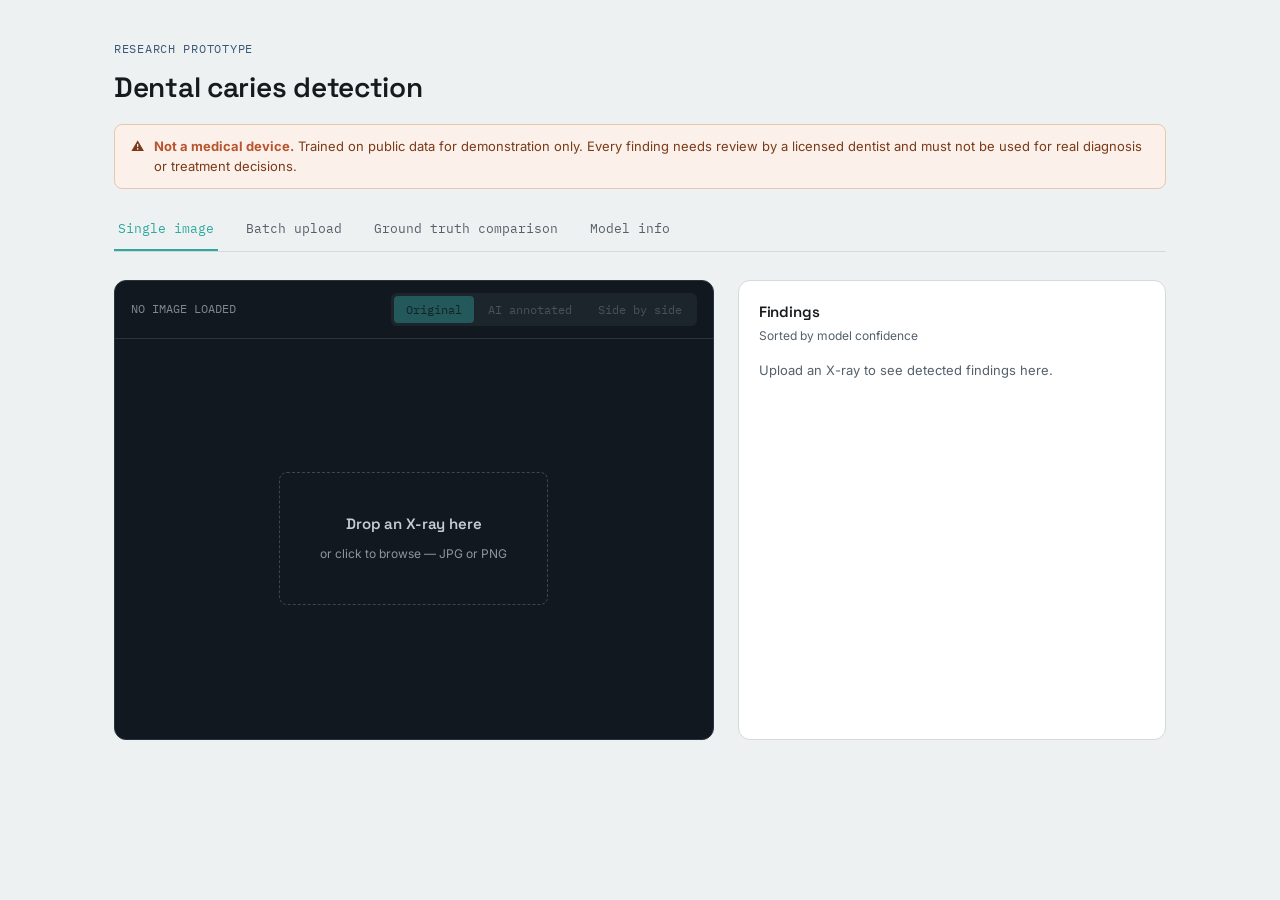
==== app/static/index.html @ afd39f63 "Initial commit: dental caries detection demo FastAPI app + training pipeline for a YOLOv8-based dent" ====
<!DOCTYPE html>
<html lang="en">
<head>
<meta charset="UTF-8">
<meta name="viewport" content="width=device-width, initial-scale=1.0">
<title>Dental caries detection — demo</title>
<link rel="preconnect" href="https://fonts.googleapis.com">
<link href="https://fonts.googleapis.com/css2?family=Space+Grotesk:wght@500;600&family=Inter:wght@400;500;600&family=IBM+Plex+Mono:wght@400;500&display=swap" rel="stylesheet">
<link rel="stylesheet" href="style.css">
<style>
  main { display: grid; grid-template-columns: 1.4fr 1fr; gap: 24px; }
  @media (max-width: 780px) { main { grid-template-columns: 1fr; } }

  .threshold-row {
    display: flex;
    align-items: center;
    gap: 12px;
    padding: 12px 16px;
    border-top: 1px solid var(--panel-dark-line);
    font-family: 'IBM Plex Mono', monospace;
    font-size: 12px;
    color: #8A96A2;
  }
  .threshold-row input[type="range"] {
    flex: 1;
    accent-color: var(--accent);
  }
  .threshold-row .threshold-value { color: var(--accent); width: 40px; text-align: right; }

  .actions-row {
    display: none;
    gap: 8px;
    padding: 10px 16px;
    border-top: 1px solid var(--panel-dark-line);
  }
  .actions-row button {
    font-family: 'IBM Plex Mono', monospace;
    font-size: 11.5px;
    padding: 6px 12px;
    border-radius: 6px;
    border: 1px solid var(--panel-dark-line);
    background: #1C242C;
    color: #C4CDD5;
    cursor: pointer;
  }
  .actions-row button:hover { border-color: var(--accent); color: var(--accent); }

  .side-by-side { display: flex; gap: 10px; width: 100%; height: 100%; align-items: center; justify-content: center; }
  .side-by-side figure { margin: 0; flex: 1; text-align: center; }
  .side-by-side img { max-width: 100%; max-height: 380px; border-radius: 4px; cursor: zoom-in; }
  .side-by-side figcaption { font-family: 'IBM Plex Mono', monospace; font-size: 10.5px; color: #7C8894; margin-top: 6px; }

  @media print {
    .nav, .dropzone, .toggle, .threshold-row, .actions-row { display: none !important; }
    body { background: #fff; }
    .viewer, .viewer-bar, .panel { background: #fff !important; color: #111 !important; border: 1px solid #ccc !important; }
    .viewer-bar span, .status { color: #111 !important; }
    .viewer { min-height: auto; }
    main { grid-template-columns: 1fr !important; }
  }
</style>
</head>
<body>

<header>
  <div class="eyebrow">Research prototype</div>
  <h1>Dental caries detection</h1>
  <div class="disclaimer">
    <span>⚠</span>
    <span><strong>Not a medical device.</strong> Trained on public data for demonstration only. Every finding needs review by a licensed dentist and must not be used for real diagnosis or treatment decisions.</span>
  </div>
  <nav class="nav">
    <a href="index.html" class="active">Single image</a>
    <a href="batch.html">Batch upload</a>
    <a href="compare.html">Ground truth comparison</a>
    <a href="about.html">Model info</a>
  </nav>
</header>

<main>
  <section class="viewer">
    <div class="viewer-bar">
      <span id="viewer-label">NO IMAGE LOADED</span>
      <div class="toggle">
        <button id="btn-original" class="active" disabled>Original</button>
        <button id="btn-annotated" disabled>AI annotated</button>
        <button id="btn-side" disabled>Side by side</button>
      </div>
    </div>
    <div class="viewer-stage" id="stage">
      <div class="dropzone" id="dropzone">
        <div class="display">Drop an X-ray here</div>
        <small>or click to browse — JPG or PNG</small>
      </div>
      <input type="file" id="file-input" accept="image/*" style="display:none">
    </div>
    <div class="threshold-row" id="threshold-row" style="display:none">
      <span>MIN CONFIDENCE</span>
      <input type="range" id="threshold-slider" min="5" max="95" value="25" step="1">
      <span class="threshold-value mono" id="threshold-value">25%</span>
    </div>
    <div class="actions-row" id="actions-row">
      <button id="btn-download">Download annotated image</button>
      <button id="btn-print">Print / save report</button>
    </div>
    <div class="status" id="status" style="display:none"></div>
  </section>

  <section class="panel">
    <h2>Findings</h2>
    <div class="sub">Sorted by model confidence</div>
    <div id="findings">
      <div class="empty-state">Upload an X-ray to see detected findings here.</div>
    </div>
  </section>
</main>

<script src="boxes.js"></script>
<script>
  const dropzone = document.getElementById('dropzone');
  const fileInput = document.getElementById('file-input');
  const stage = document.getElementById('stage');
  const viewerLabel = document.getElementById('viewer-label');
  const statusEl = document.getElementById('status');
  const findingsEl = document.getElementById('findings');
  const btnOriginal = document.getElementById('btn-original');
  const btnAnnotated = document.getElementById('btn-annotated');
  const btnSide = document.getElementById('btn-side');
  const thresholdRow = document.getElementById('threshold-row');
  const thresholdSlider = document.getElementById('threshold-slider');
  const thresholdValue = document.getElementById('threshold-value');
  const actionsRow = document.getElementById('actions-row');
  const btnDownload = document.getElementById('btn-download');
  const btnPrint = document.getElementById('btn-print');

  let originalUrl = null;
  let originalFilename = 'xray';
  let loadedImage = null;   // Image object, for client-side compositing
  let allFindings = [];     // full findings list from the API (low confidence floor)
  let currentAnnotatedUrl = null;
  let currentView = 'original';

  dropzone.addEventListener('click', () => fileInput.click());
  dropzone.addEventListener('dragover', (e) => { e.preventDefault(); dropzone.style.borderColor = '#2FA8A0'; });
  dropzone.addEventListener('dragleave', () => { dropzone.style.borderColor = '#3A4652'; });
  dropzone.addEventListener('drop', (e) => {
    e.preventDefault();
    if (e.dataTransfer.files.length) handleFile(e.dataTransfer.files[0]);
  });
  fileInput.addEventListener('change', (e) => {
    if (e.target.files.length) handleFile(e.target.files[0]);
  });

  function showImage(url) {
    stage.innerHTML = '';
    const img = document.createElement('img');
    img.src = url;
    stage.appendChild(img);
  }

  function showSideBySide(origUrl, annotUrl) {
    stage.innerHTML = `
      <div class="side-by-side">
        <figure><img src="${origUrl}"><figcaption>ORIGINAL</figcaption></figure>
        <figure><img src="${annotUrl}"><figcaption>AI ANNOTATED</figcaption></figure>
      </div>
    `;
  }

  function setStatus(text, visible) {
    statusEl.textContent = text;
    statusEl.style.display = visible ? 'block' : 'none';
  }

  function currentThreshold() {
    return Number(thresholdSlider.value) / 100;
  }

  function renderAnnotated() {
    if (!loadedImage) return;
    const boxes = findingsToBoxes(allFindings, currentThreshold());
    currentAnnotatedUrl = compositeBoxes(loadedImage, boxes);
    if (currentView === 'annotated') showImage(currentAnnotatedUrl);
    else if (currentView === 'side') showSideBySide(originalUrl, currentAnnotatedUrl);
    return currentAnnotatedUrl;
  }

  async function handleFile(file) {
    originalUrl = URL.createObjectURL(file);
    originalFilename = file.name.replace(/\.[^.]+$/, '');
    allFindings = [];
    currentView = 'original';
    showImage(originalUrl);
    viewerLabel.textContent = file.name.toUpperCase();
    btnOriginal.disabled = false;
    btnAnnotated.disabled = true;
    btnSide.disabled = true;
    thresholdRow.style.display = 'none';
    actionsRow.style.display = 'none';
    setActiveToggle('original');
    setStatus('Analyzing…', true);
    findingsEl.innerHTML = '<div class="empty-state">Running detection…</div>';

    const formData = new FormData();
    formData.append('file', file);

    try {
      const [res, img] = await Promise.all([
        fetch('/predict', { method: 'POST', body: formData }),
        loadImage(originalUrl),
      ]);
      if (!res.ok) throw new Error((await res.json()).detail || 'Prediction failed');
      const data = await res.json();

      loadedImage = img;
      allFindings = data.findings;
      btnAnnotated.disabled = false;
      btnSide.disabled = false;
      thresholdRow.style.display = 'flex';
      actionsRow.style.display = 'flex';
      currentView = 'annotated';
      renderAnnotated();
      setActiveToggle('annotated');
      renderFindingsList();
      setStatus('Done', true);
    } catch (err) {
      setStatus('Error: ' + err.message, true);
      findingsEl.innerHTML = '<div class="empty-state">Something went wrong. Try a different image.</div>';
    }
  }

  function setActiveToggle(which) {
    btnOriginal.classList.toggle('active', which === 'original');
    btnAnnotated.classList.toggle('active', which === 'annotated');
    btnSide.classList.toggle('active', which === 'side');
  }

  btnOriginal.addEventListener('click', () => {
    if (!originalUrl) return;
    currentView = 'original';
    showImage(originalUrl);
    setActiveToggle('original');
  });
  btnAnnotated.addEventListener('click', () => {
    if (!loadedImage) return;
    currentView = 'annotated';
    renderAnnotated();
    setActiveToggle('annotated');
  });
  btnSide.addEventListener('click', () => {
    if (!loadedImage) return;
    currentView = 'side';
    renderAnnotated();
    setActiveToggle('side');
  });

  thresholdSlider.addEventListener('input', () => {
    thresholdValue.textContent = thresholdSlider.value + '%';
    renderAnnotated();
    renderFindingsList();
  });

  btnDownload.addEventListener('click', () => {
    if (!currentAnnotatedUrl) return;
    const a = document.createElement('a');
    a.href = currentAnnotatedUrl;
    a.download = `${originalFilename}_annotated.png`;
    a.click();
  });

  btnPrint.addEventListener('click', () => {
    if (currentView === 'original') {
      currentView = 'annotated';
      renderAnnotated();
      setActiveToggle('annotated');
    }
    window.print();
  });

  function renderFindingsList() {
    const threshold = currentThreshold();
    const visible = allFindings.filter(f => f.confidence >= threshold);
    if (!visible.length) {
      findingsEl.innerHTML = '<div class="empty-state">No findings above the confidence threshold.</div>';
      return;
    }
    findingsEl.innerHTML = visible.map(f => `
      <div class="finding">
        <div class="finding-top">
          <span class="finding-class">${f.class}${classBadge(f.class)}</span>
          <span class="finding-conf mono">${(f.confidence * 100).toFixed(1)}%</span>
        </div>
        <div class="bar-track"><div class="bar-fill" style="width:${f.confidence * 100}%"></div></div>
      </div>
    `).join('');
  }
</script>

<script src="zoom.js"></script>
</body>
</html>
---- app/static/style.css ----
:root {
  --bg-page: #EEF1F1;
  --panel-dark: #12181F;
  --panel-dark-line: #2A343E;
  --ink: #171A1D;
  --ink-soft: #55606A;
  --accent: #2FA8A0;
  --accent-soft: #D7EFEC;
  --structural: #3B5875;
  --border: #D5DADB;
  --card: #FFFFFF;
  --danger: #B8542E;
  --ground-truth: #D64545;
}
* { box-sizing: border-box; }
body {
  margin: 0;
  background: var(--bg-page);
  color: var(--ink);
  font-family: 'Inter', -apple-system, sans-serif;
  line-height: 1.5;
}
h1, h2, .display {
  font-family: 'Space Grotesk', sans-serif;
  font-weight: 600;
  letter-spacing: -0.01em;
}
.mono { font-family: 'IBM Plex Mono', monospace; }

header {
  max-width: 1100px;
  margin: 0 auto;
  padding: 40px 24px 0;
}
.eyebrow {
  font-family: 'IBM Plex Mono', monospace;
  font-size: 12px;
  letter-spacing: 0.06em;
  text-transform: uppercase;
  color: var(--structural);
}
h1 { font-size: 28px; margin: 8px 0 16px; }

.disclaimer {
  display: flex;
  gap: 10px;
  align-items: flex-start;
  background: #FBF1EA;
  border: 1px solid #E7C7AE;
  color: #7A3A18;
  border-radius: 8px;
  padding: 12px 16px;
  font-size: 13px;
  margin-bottom: 20px;
}
.disclaimer strong { color: var(--danger); }

/* nav */
.nav {
  display: flex;
  gap: 4px;
  margin: 4px 0 28px;
  border-bottom: 1px solid var(--border);
}
.nav a {
  font-family: 'IBM Plex Mono', monospace;
  font-size: 13px;
  color: var(--ink-soft);
  text-decoration: none;
  padding: 10px 4px;
  margin-right: 20px;
  border-bottom: 2px solid transparent;
}
.nav a:hover { color: var(--ink); }
.nav a.active { color: var(--accent); border-bottom-color: var(--accent); }

main {
  max-width: 1100px;
  margin: 0 auto;
  padding: 0 24px 60px;
}

.viewer {
  background: var(--panel-dark);
  border-radius: 12px;
  min-height: 460px;
  position: relative;
  display: flex;
  flex-direction: column;
  overflow: hidden;
  border: 1px solid var(--panel-dark-line);
}
.viewer-bar {
  display: flex;
  justify-content: space-between;
  align-items: center;
  padding: 12px 16px;
  border-bottom: 1px solid var(--panel-dark-line);
}
.viewer-bar span {
  color: #7C8894;
  font-size: 12px;
  font-family: 'IBM Plex Mono', monospace;
}
.toggle {
  display: inline-flex;
  background: #1C242C;
  border-radius: 6px;
  padding: 3px;
  gap: 2px;
}
.toggle button {
  font-family: 'IBM Plex Mono', monospace;
  font-size: 12px;
  padding: 6px 12px;
  border-radius: 4px;
  border: none;
  background: transparent;
  color: #8A96A2;
  cursor: pointer;
}
.toggle button.active { background: var(--accent); color: #06231F; }
.toggle button:disabled { opacity: 0.4; cursor: not-allowed; }

.viewer-stage {
  flex: 1;
  display: flex;
  align-items: center;
  justify-content: center;
  padding: 20px;
}
.viewer-stage img { max-width: 100%; max-height: 400px; border-radius: 4px; cursor: zoom-in; }

/* zoom viewer (see zoom.js) */
.zoom-overlay {
  position: fixed;
  inset: 0;
  background: rgba(9, 12, 15, 0.94);
  display: flex;
  align-items: center;
  justify-content: center;
  opacity: 0;
  pointer-events: none;
  transition: opacity 0.15s ease;
  z-index: 1000;
}
.zoom-overlay.open { opacity: 1; pointer-events: auto; }
.zoom-wrap {
  width: 92vw;
  height: 88vh;
  display: flex;
  align-items: center;
  justify-content: center;
  overflow: hidden;
}
.zoom-img {
  max-width: 100%;
  max-height: 100%;
  object-fit: contain;
  cursor: zoom-in;
  user-select: none;
  -webkit-user-select: none;
  transform-origin: 0 0;
  will-change: transform;
}
.zoom-close {
  position: absolute;
  top: 20px;
  right: 24px;
  background: rgba(255, 255, 255, 0.08);
  border: 1px solid rgba(255, 255, 255, 0.2);
  color: #fff;
  width: 38px;
  height: 38px;
  border-radius: 50%;
  font-size: 22px;
  line-height: 1;
  cursor: pointer;
}
.zoom-close:hover { background: rgba(255, 255, 255, 0.18); }
.zoom-hint {
  position: absolute;
  bottom: 22px;
  left: 50%;
  transform: translateX(-50%);
  font-family: 'IBM Plex Mono', monospace;
  font-size: 12px;
  color: rgba(255, 255, 255, 0.55);
  white-space: nowrap;
}

.dropzone {
  text-align: center;
  color: #8A96A2;
  cursor: pointer;
  padding: 40px;
  border: 1.5px dashed #3A4652;
  border-radius: 8px;
}
.dropzone:hover { border-color: var(--accent); color: var(--accent); }
.dropzone .display { font-size: 15px; color: #C4CDD5; margin-bottom: 4px; }
.dropzone small { font-size: 12px; }

.status {
  padding: 10px 16px;
  font-family: 'IBM Plex Mono', monospace;
  font-size: 12px;
  color: var(--accent);
  border-top: 1px solid var(--panel-dark-line);
}

.panel {
  background: var(--card);
  border: 1px solid var(--border);
  border-radius: 12px;
  padding: 20px;
}
.panel h2 { font-size: 15px; margin: 0 0 4px; }
.panel .sub { font-size: 12px; color: var(--ink-soft); margin-bottom: 16px; }

.finding { padding: 12px 0; border-top: 1px solid var(--border); }
.finding:first-child { border-top: none; }
.finding-top { display: flex; justify-content: space-between; align-items: baseline; margin-bottom: 6px; }
.finding-class { font-size: 14px; font-weight: 500; text-transform: capitalize; }
.finding-conf { font-family: 'IBM Plex Mono', monospace; font-size: 13px; color: var(--accent); }
.bar-track { height: 4px; background: var(--border); border-radius: 2px; overflow: hidden; }
.bar-fill { height: 100%; background: var(--accent); }
.empty-state { font-size: 13px; color: var(--ink-soft); }

.weak-badge {
  color: #F59E0B;
  font-size: 8px;
  cursor: help;
  margin-left: 5px;
  vertical-align: middle;
}
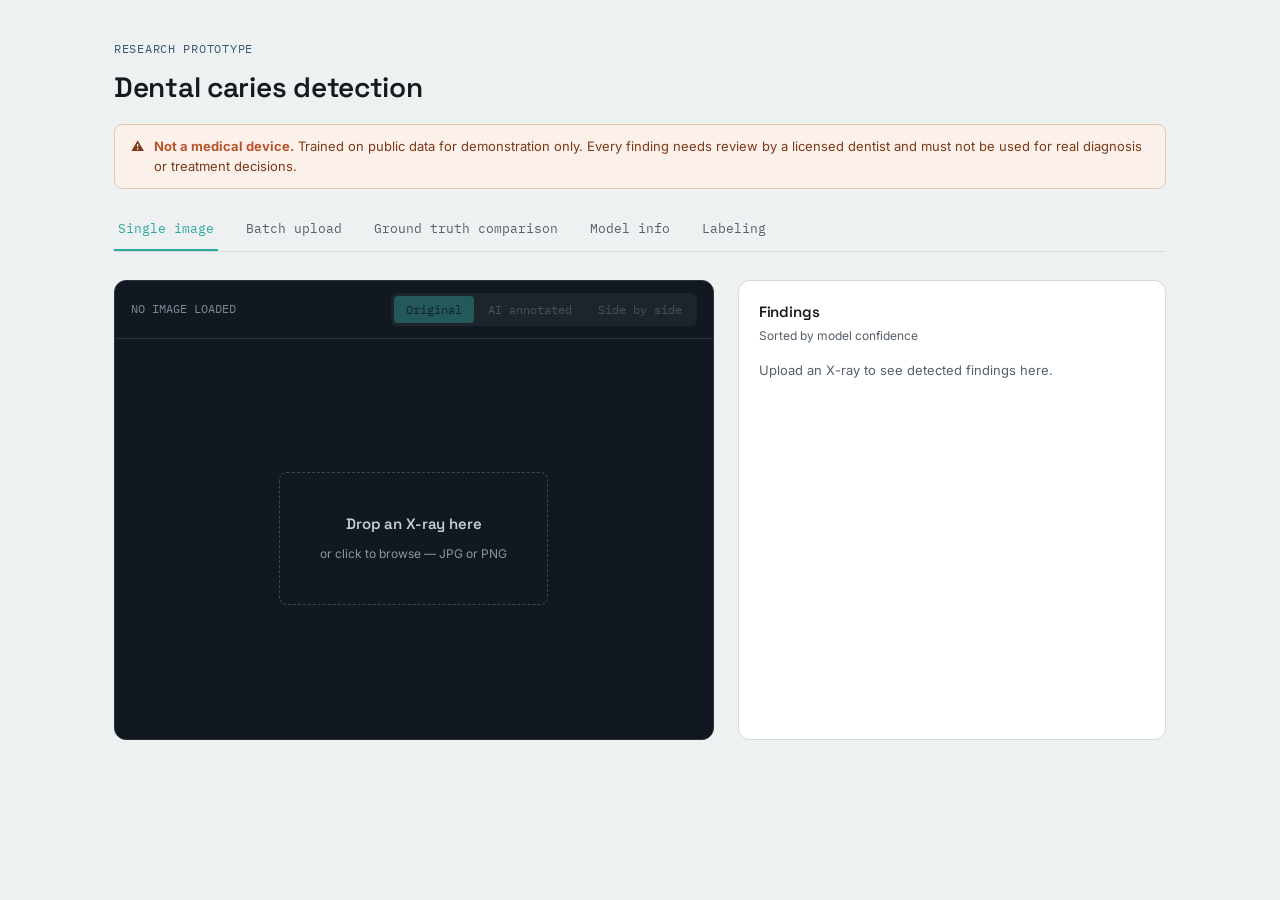
==== commit cabe3549: "Add data labeling tool New app/labeling.py router + labeling.html/annotate.html/annotator.js: create" ====
--- a/app/static/index.html
+++ b/app/static/index.html
@@ -74,6 +74,7 @@
     <a href="batch.html">Batch upload</a>
     <a href="compare.html">Ground truth comparison</a>
     <a href="about.html">Model info</a>
+    <a href="labeling.html">Labeling</a>
   </nav>
 </header>
 
--- a/app/static/style.css
+++ b/app/static/style.css
@@ -11,6 +11,8 @@
   --card: #FFFFFF;
   --danger: #B8542E;
   --ground-truth: #D64545;
+  --structural-soft: #E4EAF0;
+  --ink-faint: #7C8894;
 }
 * { box-sizing: border-box; }
 body {
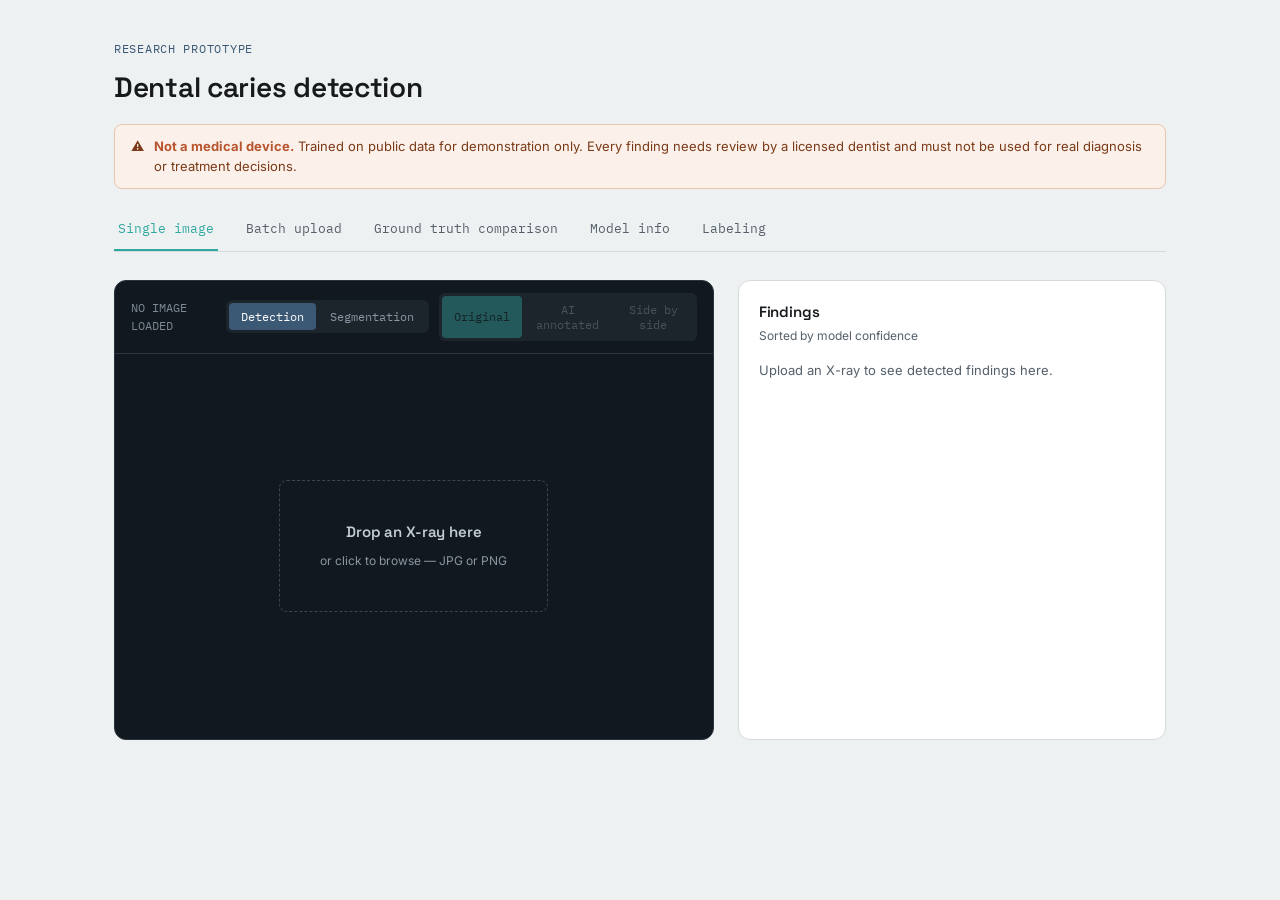
==== commit 5a88c388: "Wire the segmentation model into the demo app Adds a Detection/Segmentation toggle to all four demo " ====
--- a/app/static/index.html
+++ b/app/static/index.html
@@ -82,10 +82,16 @@
   <section class="viewer">
     <div class="viewer-bar">
       <span id="viewer-label">NO IMAGE LOADED</span>
-      <div class="toggle">
-        <button id="btn-original" class="active" disabled>Original</button>
-        <button id="btn-annotated" disabled>AI annotated</button>
-        <button id="btn-side" disabled>Side by side</button>
+      <div style="display:flex; gap:10px; align-items:center;">
+        <div class="toggle model-toggle" id="model-toggle">
+          <button id="btn-model-detect" class="active">Detection</button>
+          <button id="btn-model-seg">Segmentation</button>
+        </div>
+        <div class="toggle">
+          <button id="btn-original" class="active" disabled>Original</button>
+          <button id="btn-annotated" disabled>AI annotated</button>
+          <button id="btn-side" disabled>Side by side</button>
+        </div>
       </div>
     </div>
     <div class="viewer-stage" id="stage">
@@ -133,9 +139,13 @@
   const actionsRow = document.getElementById('actions-row');
   const btnDownload = document.getElementById('btn-download');
   const btnPrint = document.getElementById('btn-print');
+  const btnModelDetect = document.getElementById('btn-model-detect');
+  const btnModelSeg = document.getElementById('btn-model-seg');
 
   let originalUrl = null;
   let originalFilename = 'xray';
+  let currentFile = null;   // kept so switching models can re-POST without a re-upload
+  let currentModel = 'detection';
   let loadedImage = null;   // Image object, for client-side compositing
   let allFindings = [];     // full findings list from the API (low confidence floor)
   let currentAnnotatedUrl = null;
@@ -187,6 +197,7 @@
   }
 
   async function handleFile(file) {
+    currentFile = file;
     originalUrl = URL.createObjectURL(file);
     originalFilename = file.name.replace(/\.[^.]+$/, '');
     allFindings = [];
@@ -199,21 +210,26 @@
     thresholdRow.style.display = 'none';
     actionsRow.style.display = 'none';
     setActiveToggle('original');
+
+    const img = await loadImage(originalUrl);
+    loadedImage = img;
+    await runPrediction();
+  }
+
+  async function runPrediction() {
+    if (!currentFile) return;
     setStatus('Analyzing…', true);
     findingsEl.innerHTML = '<div class="empty-state">Running detection…</div>';
 
     const formData = new FormData();
-    formData.append('file', file);
+    formData.append('file', currentFile);
+    formData.append('model', currentModel);
 
     try {
-      const [res, img] = await Promise.all([
-        fetch('/predict', { method: 'POST', body: formData }),
-        loadImage(originalUrl),
-      ]);
+      const res = await fetch('/predict', { method: 'POST', body: formData });
       if (!res.ok) throw new Error((await res.json()).detail || 'Prediction failed');
       const data = await res.json();
 
-      loadedImage = img;
       allFindings = data.findings;
       btnAnnotated.disabled = false;
       btnSide.disabled = false;
@@ -229,6 +245,16 @@
       findingsEl.innerHTML = '<div class="empty-state">Something went wrong. Try a different image.</div>';
     }
   }
+
+  function setActiveModel(modelType) {
+    currentModel = modelType;
+    btnModelDetect.classList.toggle('active', modelType === 'detection');
+    btnModelSeg.classList.toggle('active', modelType === 'segmentation');
+    runPrediction();
+  }
+
+  btnModelDetect.addEventListener('click', () => setActiveModel('detection'));
+  btnModelSeg.addEventListener('click', () => setActiveModel('segmentation'));
 
   function setActiveToggle(which) {
     btnOriginal.classList.toggle('active', which === 'original');
--- a/app/static/style.css
+++ b/app/static/style.css
@@ -124,6 +124,15 @@
 .toggle button.active { background: var(--accent); color: #06231F; }
 .toggle button:disabled { opacity: 0.4; cursor: not-allowed; }
 
+/* model switch (detection/segmentation) — distinct color from the
+   original/annotated/side view toggle so the two aren't confused.
+   .toggle supplies the shared shape; this only recolors it. Add
+   .light-toggle when placing it directly on a light card background
+   (batch/compare/about pages) rather than inside the dark .viewer panel. */
+.model-toggle button.active { background: var(--structural); color: #fff; }
+.model-toggle.light-toggle { background: var(--structural-soft); }
+.model-toggle.light-toggle button { color: var(--ink-soft); }
+
 .viewer-stage {
   flex: 1;
   display: flex;
